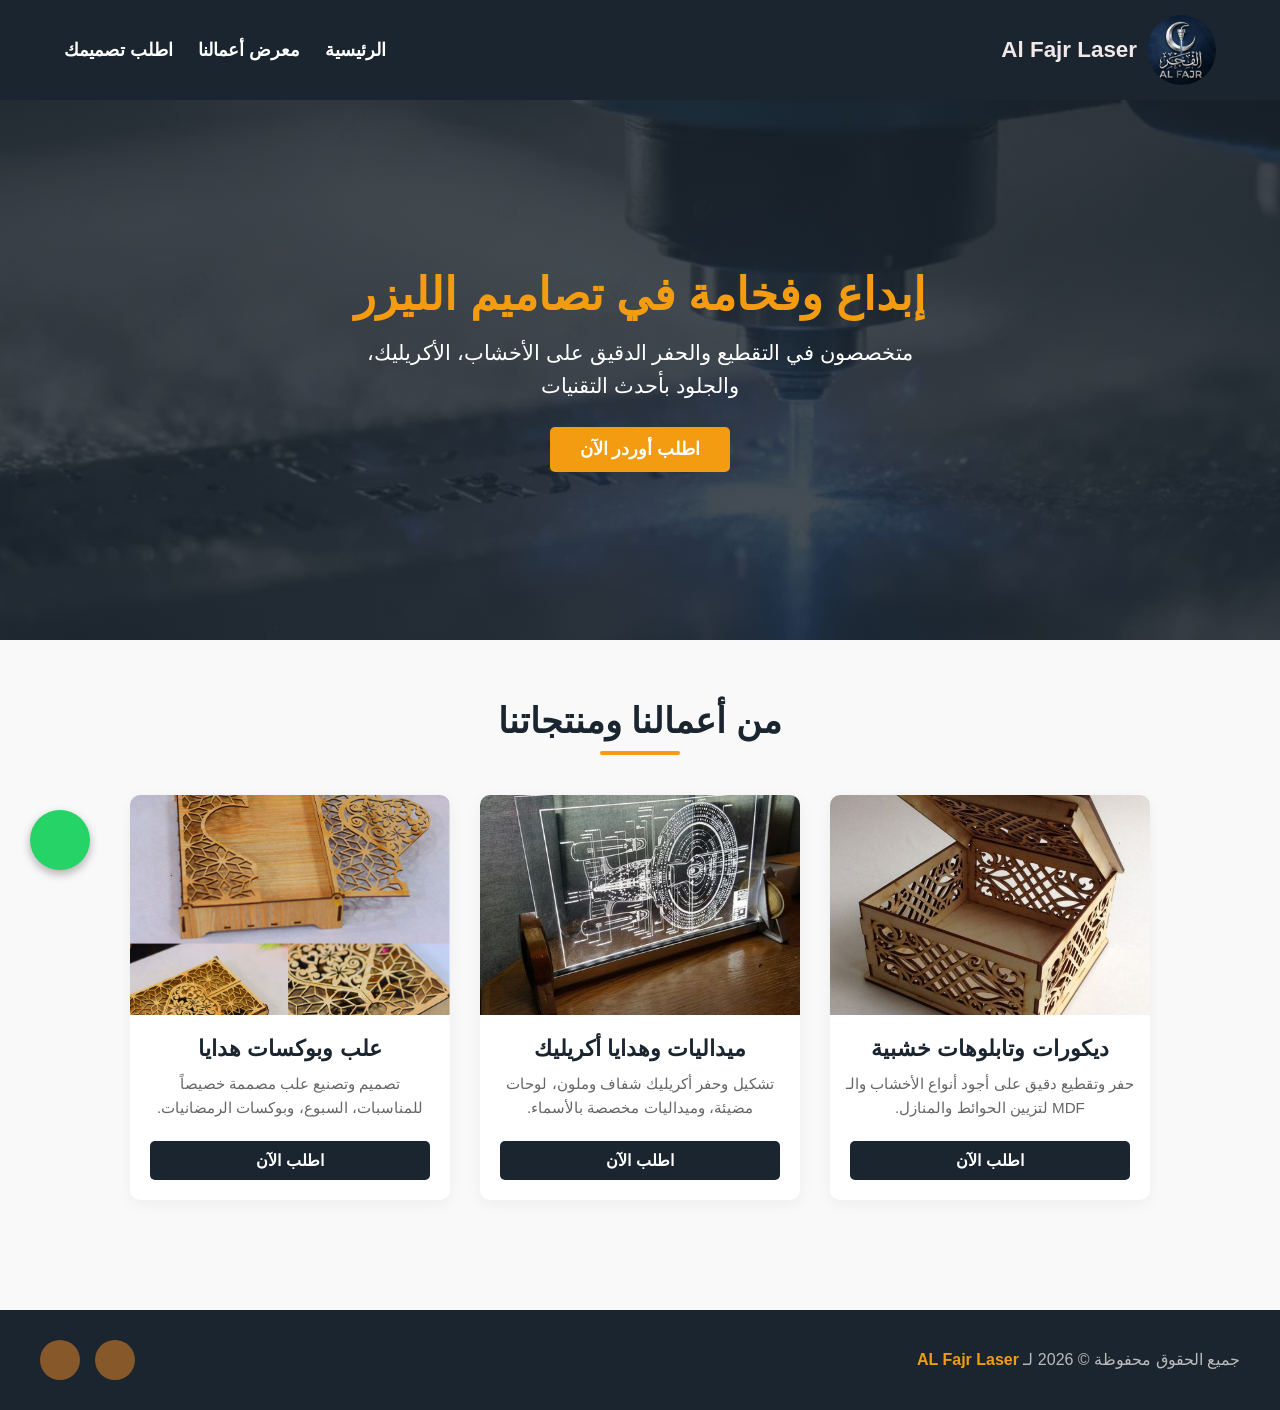
==== index.html @ b1e7e244 "Add files via upload" ====
<!DOCTYPE html>
<html lang="ar" dir="rtl">
<head>
    <meta charset="UTF-8">
    <meta name="viewport" content="width=device-width, initial-scale=1.0">
    <title>Al Fajr Laser</title>
    <link rel="stylesheet" href="css/style.css">
</head>
<body>

    <nav class="navbar">
        <div class="logo">
            <img src="images/AL-Fajr logo.jpg" alt="لوجو الفجر ليزر">
            <span>Al Fajr Laser</span>
        </div>
       
        <div class="menu-toggle" id="mobile-menu">
            <span class="bar"></span>
            <span class="bar"></span>
            <span class="bar"></span>
        </div>

        <ul class="nav-links" id="nav-list">
            <li><a href="index.html">الرئيسية</a></li>
            <li><a href="portfolio.html">معرض أعمالنا</a></li>
            <li><a href="contact.html">اطلب تصميمك</a></li>
        </ul>
    </nav>

    <section class="hero">
        <div class="hero-content">
            <h1>إبداع وفخامة في تصاميم الليزر</h1>
            <p>متخصصون في التقطيع والحفر الدقيق على الأخشاب، الأكريليك، والجلود بأحدث التقنيات</p>
            <a href="contact.html" class="cta-btn">اطلب أوردر الآن</a>
        </div>
    </section>
    <section class="products-section">
        <h2 class="section-title">من أعمالنا ومنتجاتنا</h2>
       
        <div class="products-container">
            <div class="product-card">
                <div class="card-img">
                    <img src="images/wood.jpg" alt="شغل ليزر خشب">
                </div>
                <h3>ديكورات وتابلوهات خشبية</h3>
                <p>حفر وتقطيع دقيق على أجود أنواع الأخشاب والـ MDF لتزيين الحوائط والمنازل.</p>
                <a href="contact.html" class="order-btn">اطلب الآن</a>
            </div>

            <div class="product-card">
                <div class="card-img">
                    <img src="images/acrylic.jpg" alt="شغل أكريليك">
                </div>
                <h3>ميداليات وهدايا أكريليك</h3>
                <p>تشكيل وحفر أكريليك شفاف وملون، لوحات مضيئة، وميداليات مخصصة بالأسماء.</p>
                <a href="contact.html" class="order-btn">اطلب الآن</a>
            </div>

            <div class="product-card">
                <div class="card-img">
                    <img src="images/boxes.jpg" alt="بوكسات هدايا">
                </div>
                <h3>علب وبوكسات هدايا</h3>
                <p>تصميم وتصنيع علب مصممة خصيصاً للمناسبات، السبوع، وبوكسات الرمضانيات.</p>
                <a href="contact.html" class="order-btn">اطلب الآن</a>
            </div>
        </div>
    </section>
    <script>
        const menu = document.querySelector('.menu-toggle');
        const menuLinks = document.querySelector('.nav-links');

        menu.addEventListener('click', function() {
            menuLinks.classList.toggle('active');
        });
    </script>
    <footer class="main-footer">
        <div class="footer-content">
            <p>جميع الحقوق محفوظة © 2026 لـ <span class="highlight">AL Fajr Laser</span></p>
            <div class="social-links">
                <a href="https://www.facebook.com/elmostafa90189?locale=ar_AR" target="_blank" title="فيسبوك"><i class="fab fa-facebook-f"></i></a>
                <a herv="#" target="_blank" title="تليجرام"><i class="fab fa_telegram"></i></a>
            </div>
        </div>
    </footer>
        <a href="http://wa.me/201273485811" class="whatsapp-float" target="_blank" title="تواصل معنا عبر واتساب">
        <i class="fab fa-whatsapp"></i>
    </a>
</body>
</html>
---- css/style.css ----
/* 1. ريست عام للموقع كله عشان الهوامش وتناسق الحجم */
* {
    margin: 0;
    padding: 0;
    box-sizing: border-box;
    font-family: 'Segoe UI', Tahoma, Geneva, Verdana, sans-serif;
}

/* 2. إعدادات جسم الصفحة */
body {
    background-color: #f9f9f9;
    color: #333;
    direction: rtl; /* الموقع كله عربي من اليمين للشمال */
}

/* 3. شريط التنقل (الـ Navbar) */
.navbar {
    background-color: #1a252f;
    display: flex;
    justify-content: space-between;
    align-items: center;
    padding: 15px 5%;
    position: sticky;
    top: 0;
    z-index: 1000;
}

.logo {
    display: flex;
    align-items: center;
    gap: 10px;
}

.logo img {
    height: 70px;
    border-radius: 90%;
}

.logo span {
    color: #f3e8e8;
    font-size: 1.4rem;
    font-weight: bold;
}

.nav-links {
    display: flex;
    list-style: none;
    gap: 25px;
}

.nav-links a {
    color: #ffffff;
    text-decoration: none;
    font-weight: 600;
    font-size: 1.1rem;
    transition: color 0.3s;
}

.nav-links a:hover {
    color: #f39c12; /* يقلب لون ذهبي/برتقالي رايق عند الوقوف عليه */
}

/* زرار الموبايل (مخفي في الشاشات الكبيرة) */
.menu-toggle {
    display: none;
    flex-direction: column;
    cursor: pointer;
    gap: 5px;
}

.menu-toggle .bar {
    width: 25px;
    height: 3px;
    background-color: white;
    transition: 0.4s;
}

/* 4. القسم الرئيسي الترحيبي (Hero Section) */
.hero {
    background: linear-gradient(rgba(26, 37, 47, 0.8), rgba(26, 37, 47, 0.8)), url('../images/hero-bg.jpg') no-repeat center center/cover;
    height: 60vh; /* واخد مساحة شيك من الشاشة */
    display: flex;
    justify-content: center;
    align-items: center;
    text-align: center;
    color: white;
    padding: 0 20px;
}

.hero-content h1 {
    font-size: 2.8rem;
    margin-bottom: 15px;
    color: #f39c12; /* اللون الذهبي بيدي فخامة */
}

.hero-content p {
    font-size: 1.3rem;
    margin-bottom: 25px;
    max-width: 600px;
    line-height: 1.6;
}

/* زرار اطلب أوردر الآن */
.cta-btn {
    display: inline-block;
    background-color: #f39c12;
    color: white;
    padding: 12px 30px;
    text-decoration: none;
    font-weight: bold;
    font-size: 1.1rem;
    border-radius: 5px;
    transition: background 0.3s, transform 0.2s;
}

.cta-btn:hover {
    background-color: #e67e22;
    transform: translateY(-10px); /* حركة خفيفة ترفع الزرار لفوق لما تقف عليه */
}

/* 5. شاشات الموبايل (Responsive) */
@media screen and (max-width: 768px) {
    .nav-links {
        display: none;
        flex-direction: column;
        width: 100%;
        background-color: #1a252f;
        position: absolute;
        top: 70px;
        right: 0;
        padding: 20px;
        gap: 15px;
        text-align: center;
    }

    .nav-links.active {
        display: flex;
    }

    .menu-toggle {
        display: flex;
    }

    .hero-content h1 {
        font-size: 2rem;
    }

    .hero-content p {
        font-size: 1rem;
    }
}
/* 6. تنسيق قسم المنتجات */
.products-section {
    padding: 60px 5%;
    text-align: center;
}

.section-title {
    font-size: 2.2rem;
    color: #1a252f;
    margin-bottom: 40px;
    position: relative;
}

/* خط ديكور صغير تحت العنوان */
.section-title::after {
    content: '';
    display: block;
    width: 80px;
    height: 4px;
    background-color: #f39c12;
    margin: 10px auto 0;
    border-radius: 2px;
}

/* الحاوية الأساسية للكروت */
.products-container {
    display: flex;
    justify-content: center;
    gap: 30px;
    flex-wrap: wrap; /* عشان لو الشاشة صغرت ينزلوا تحت بعض */
}

/* تصميم الكارت الواحد */
.product-card {
    background-color: white;
    border-radius: 10px;
    box-shadow: 0 4px 15px rgba(0,0,0,0.05);
    width: 320px;
    overflow: hidden;
    transition: transform 0.3s, box-shadow 0.3s;
    display: flex;
    flex-direction: column;
    padding-bottom: 20px;
}

.product-card:hover {
    transform: translateY(-10px); /* يرتفع لفوق تأثير شيك */
    box-shadow: 0 10px 25px rgba(0,0,0,0.15);
}

.card-img {
    height: 220px;
    background-color: #e4e8f0;
    overflow: hidden;
}

.card-img img {
    width: 100%;
    height: 100%;
    object-fit: cover;
}

.product-card h3 {
    font-size: 1.4rem;
    color: #1a252f;
    margin: 20px 15px 10px;
}

.product-card p {
    color: #666;
    font-size: 0.95rem;
    line-height: 1.6;
    padding: 0 15px;
    flex-grow: 1; /* عشان يخلي الأزرار كلها محاذية لبعضها من تحت */
    margin-bottom: 20px;
}

/* زرار الطلب الخاص بكل كارت */
.order-btn {
    display: block;
    background-color: #1a252f;
    color: white;
    text-decoration: none;
    padding: 10px 0;
    margin: 0 20px;
    border-radius: 5px;
    font-weight: bold;
    transition: background 0.3s;
}

.order-btn:hover {
    background-color: #f39c12; /* يقلب ذهبي لما تقف عليه */
}
/* 7. تنسيق صفحة اطلب تصميمك (Contact Page) */
.contact-section {
    padding: 60px 20px;
    display: flex;
    justify-content: center;
    align-items: center;
    min-height: calc(100vh - 75px); /* عشان تاخد طول الشاشة بالظبط بعد الـ Navbar */
}

.contact-box {
    background-color: white;
    border-radius: 12px;
    box-shadow: 0 8px 30px rgba(0,0,0,0.1);
    padding: 40px;
    width: 100%;
    max-width: 550px;
    text-align: center;
}

.contact-box h2 {
    color: #1a252f;
    font-size: 1.8rem;
    margin-bottom: 15px;
}

.contact-box p {
    color: #666;
    font-size: 0.95rem;
    line-height: 1.6;
    margin-bottom: 30px;
}

/* تنسيق حقول الإدخال */
.input-group {
    text-align: right;
    margin-bottom: 20px;
}

.input-group label {
    display: block;
    font-weight: 600;
    color: #1a252f;
    margin-bottom: 8px;
    font-size: 0.95rem;
}

.input-group input,
.input-group textarea {
    width: 100%;
    padding: 12px 15px;
    border: 1px solid #ccc;
    border-radius: 6px;
    font-size: 1rem;
    font-family: inherit;
    transition: border-color 0.3s, box-shadow 0.3s;
    background-color: #fcfcfc;
}

.input-group input:focus,
.input-group textarea:focus {
    outline: none;
    border-color: #f39c12; /* يقلب ذهبي لما العميل يضغط عليه عشان يكتب */
    box-shadow: 0 0 8px rgba(243, 156, 18, 0.2);
}

/* زرار الإرسال الفخم */
.submit-btn {
    width: 100%;
    background-color: #1a252f;
    color: white;
    border: none;
    padding: 14px;
    font-size: 1.1rem;
    font-weight: bold;
    border-radius: 6px;
    cursor: pointer;
    transition: background 0.3s, transform 0.2s;
    margin-top: 10px;
}

.submit-btn:hover {
    background-color: #f39c12; /* يقلب ذهبي عند الوقوف عليه */
    transform: translateY(-2px);
}

/* لينك العودة للرئيسية */
.back-home-link {
    display: inline-block;
    margin-top: 25px;
    color: #888;
    text-decoration: none;
    font-size: 0.9rem;
    transition: color 0.3s;
}

.back-home-link:hover {
    color: #1a252f;
    text-decoration: underline;
}
/* 8. تنسيق الفوتر (Footer) */
.main-footer {
    background-color: #1a252f; /* نفس كحلي الـ Navbar الفخم */
    color: #ffffff;
    padding: 30px 20px;
    margin-top: 50px; /* يسيب مسافة بينه وبين الكروت */
}

.footer-content {
    display: flex;
    justify-content: space-between;
    align-items: center;
    max-width: 1200px;
    margin: 0 auto;
    flex-wrap: wrap;
    gap: 20px;
}

.footer-content p {
    font-size: 1rem;
    color: #bbb;
}

.footer-content .highlight {
    color: #f39c12; /* اللون الذهبي */
    font-weight: bold;
}

/* لينكات وأيقونات السوشيال ميديا */
.social-links {
    display: flex;
    gap: 15px;
}

.social-links a {
    color: rgb(236, 232, 232);
    background-color: #86582a;
    width: 40px;
    height: 40px;
    border-radius: 50%;
    display: flex;
    justify-content: center;
    align-items: center;
    text-decoration: none;
    font-size: 1.1rem;
    transition: background 0.3s, transform 0.3s, color 0.3s;
}

/* حركة شياكة للأيقونة لما الماوس يقف عليها */
.social-links a:hover {
    background-color: #f39c12; /* تقلب ذهبي */
    color: #1a252f;
    transform: translateY(-5px); /* ترفع لفوق شوية */
}

/* تظبيط الفوتر عالموبايل */
@media screen and (max-width: 600px) {
    .footer-content {
        flex-direction: column;
        text-align: center;
    }
}
/* 9. تنسيق صفحة معرض الأعمال (Portfolio Page) */
.portfolio-header {
    text-align: center;
    padding: 50px 20px;
    background: linear-gradient(135deg, #1a252f, #2c3e50);
    color: white;
}

.portfolio-header h1 {
    font-size: 2.2rem;
    color: #f39c12; /* الذهبي */
    margin-bottom: 10px;
}

.portfolio-header p {
    font-size: 1.1rem;
    color: #ddd;
}

/* شبكة الصور */
.portfolio-grid-container {
    max-width: 1200px;
    margin: 40px auto;
    padding: 0 20px;
}

.portfolio-grid {
    display: block; /* متوافق ومعياري */
    text-align: center;
}

.portfolio-item {
    display: inline-block;
    vertical-align: top;
    width: 30%; /* تظهر 3 صور في السطر على الشاشات الكبيرة */
    margin: 1.5%;
    position: relative;
    border-radius: 8px;
    overflow: hidden;
    box-shadow: 0 4px 15px rgba(0,0,0,0.15);
    background-color: #000;
}

.portfolio-item img {
    width: 100%;
    height: 250px;
    object-fit: cover;
    display: block;
    transition: transform 0.5s ease;
}

/* تأثير الطبقة اللي بتظهر فوق الصورة عند الوقوف بالماوس */
.item-overlay {
    position: absolute;
    bottom: 0;
    left: 0;
    right: 0;
    background: rgba(26, 37, 47, 0.85); /* خلفية كحلي شفافة */
    color: white;
    padding: 15px;
    opacity: 0;
    transition: opacity 0.4s ease;
}

.item-overlay h3 {
    font-size: 1rem;
    color: #f39c12;
}

/* حركات التفاعل (Hover) */
.portfolio-item:hover img {
    transform: scale(1.1); /* تكبير الصورة بسيط */
}

.portfolio-item:hover .item-overlay {
    opacity: 1; /* إظهار النص */
}

/* تظبيط شاشات الموبايل والمقاسات الصغيرة */
@media screen and (max-width: 900px) {
    .portfolio-item {
        width: 45%; /* صورتين في السطر */
    }
}

@media screen and (max-width: 600px) {
    .portfolio-item {
        width: 94%; /* صورة واحدة بعرض الشاشة */
        margin: 10px 3%;
    }
}
/* 10. تنسيق زرار الواتساب الطاير */
.whatsapp-float {
    position: fixed;
    bottom: 30px;
    left: 30px; /* هيظهر على الشمال تحت عشان ما يغطيش على الكلام العربي */
    background-color: #25d366; /* لون الواتساب الأصلي */
    color: #fff;
    width: 60px;
    height: 60px;
    border-radius: 50%;
    text-align: center;
    font-size: 30px;
    box-shadow: 0px 4px 10px rgba(0, 0, 0, 0.3);
    z-index: 10000;
    display: flex;
    justify-content: center;
    align-items: center;
    text-decoration: none;
    transition: transform 0.3s, background-color 0.3s;
   
    /* تأثير أنيميشن خفيف عشان يلفت الانتباه */
    animation: pulse 2s infinite;
}

.whatsapp-float:hover {
    background-color: #128c7e; /* يغمق سنة لما تقف عليه */
    transform: scale(1.1); /* يكبر شوية */
}

/* حركة النبض */
@keyframes pulse {
    0% {
        box-shadow: 0 0 0 0 rgba(37, 211, 102, 0.5);
    }
    70% {
        box-shadow: 0 0 0 15px rgba(37, 211, 102, 0);
    }
    100% {
        box-shadow: 0 0 0 0 rgba(37, 211, 102, 0);
    }
}

/* تظبيطه عالموبايل عشان ما يبقاش ضخم قوي */
@media screen and (max-width: 600px) {
    .whatsapp-float {
        width: 50px;
        height: 50px;
        font-size: 25px;
        bottom: 20px;
        left: 20px;
    }
}
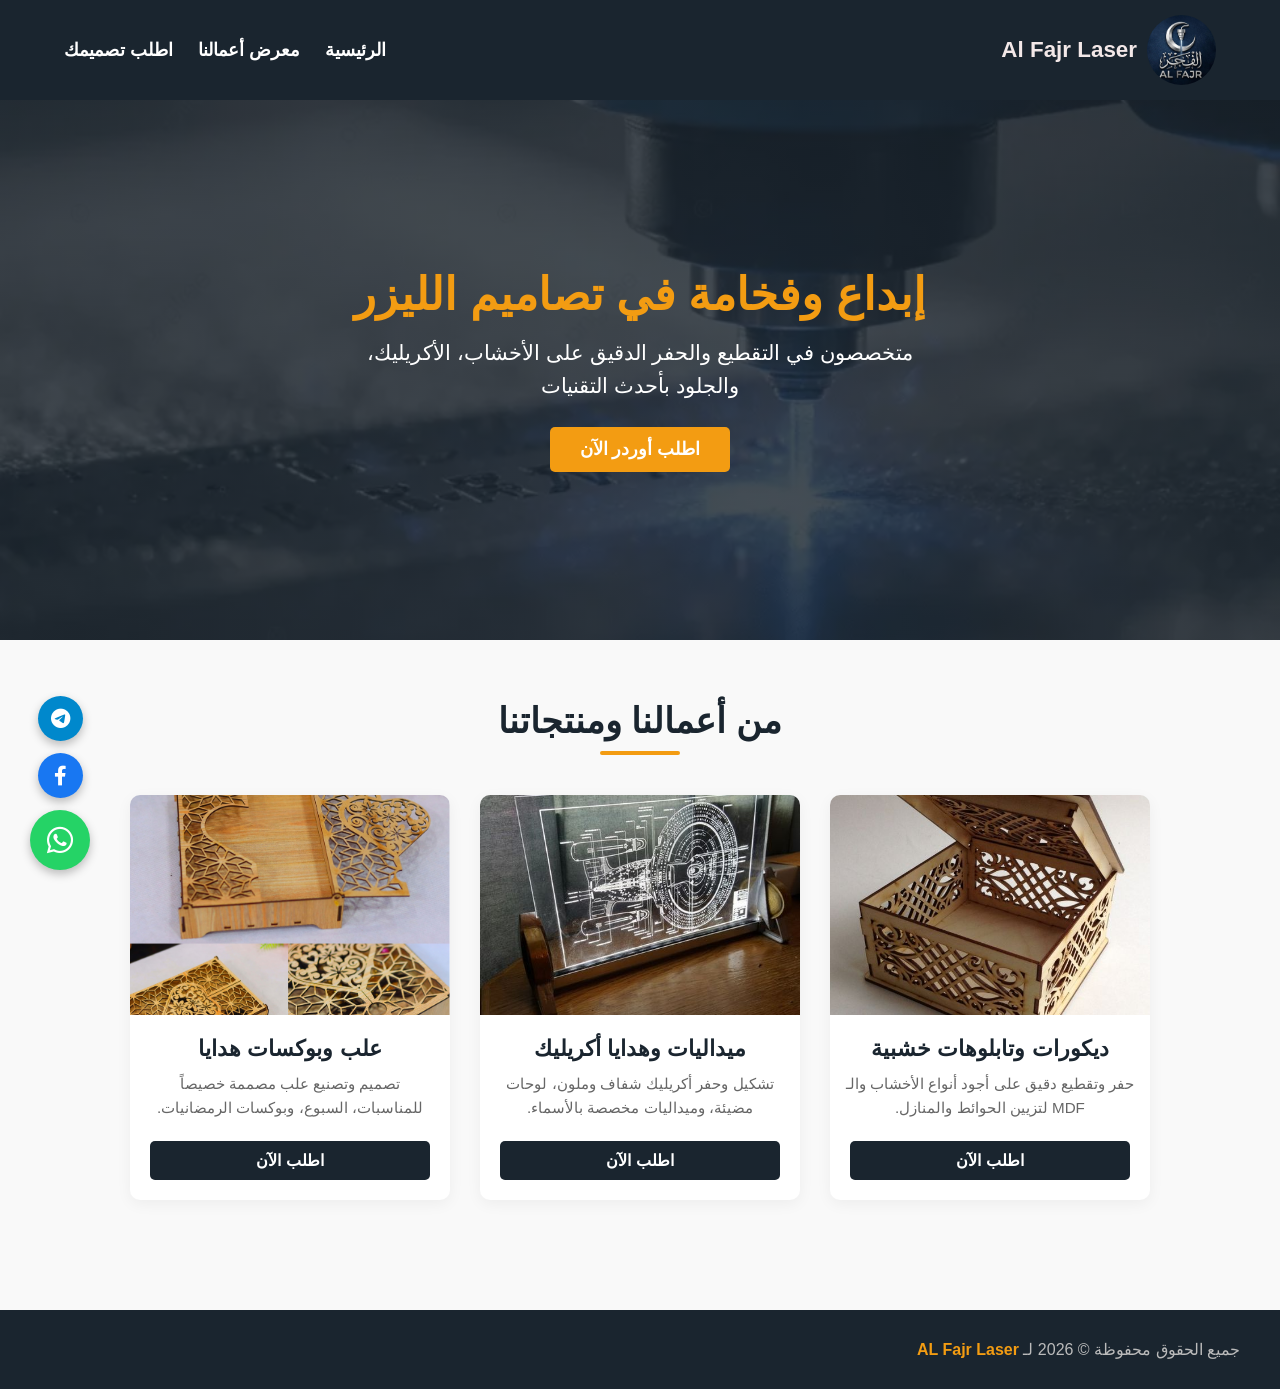
==== commit c2e41ada: "Add files via upload" ====
--- a/index.html
+++ b/index.html
@@ -5,6 +5,7 @@
     <meta name="viewport" content="width=device-width, initial-scale=1.0">
     <title>Al Fajr Laser</title>
     <link rel="stylesheet" href="css/style.css">
+        <link rel="stylesheet" href="http://cdnjs.cloudflare.com/ajax/libs/font-awesome/6.0.0/css/all.min.css">
 </head>
 <body>
 
@@ -77,14 +78,21 @@
     <footer class="main-footer">
         <div class="footer-content">
             <p>جميع الحقوق محفوظة © 2026 لـ <span class="highlight">AL Fajr Laser</span></p>
-            <div class="social-links">
-                <a href="https://www.facebook.com/elmostafa90189?locale=ar_AR" target="_blank" title="فيسبوك"><i class="fab fa-facebook-f"></i></a>
-                <a herv="#" target="_blank" title="تليجرام"><i class="fab fa_telegram"></i></a>
-            </div>
-        </div>
     </footer>
-        <a href="http://wa.me/201273485811" class="whatsapp-float" target="_blank" title="تواصل معنا عبر واتساب">
-        <i class="fab fa-whatsapp"></i>
-    </a>
+    <!-- شريط وسائل التواصل العايم -->
+    <div class="social-float-bar">
+        <!-- أيقونة التليجرام -->
+        <a href="https://t.me/alfajr_laser" class="social-icon telegram" target="_blank" title="تليجرام">
+            <i class="fa-brands fa-telegram"></i>
+        </a>
+        <!-- أيقونة الفيسبوك -->
+        <a href="https://facebook.com/elmostafa90189?locale=ar_AR" class="social-icon facebook" target="_blank" title="فيسبوك">
+            <i class="fa-brands fa-facebook-f"></i>
+        </a>
+        <!-- أيقونة الواتساب (الأساسية والكبيرة) -->
+        <a href="https://wa.me/201273485811" class="social-icon whatsapp" target="_blank" title="واتساب">
+            <i class="fa-brands fa-whatsapp"></i>
+        </a>
+    </div>
 </body>
 </html>
--- a/css/style.css
+++ b/css/style.css
@@ -494,55 +494,82 @@
         margin: 10px 3%;
     }
 }
-/* 10. تنسيق زرار الواتساب الطاير */
-.whatsapp-float {
+/* 12. شريط التواصل العايم */
+.social-float-bar {
     position: fixed;
     bottom: 30px;
-    left: 30px; /* هيظهر على الشمال تحت عشان ما يغطيش على الكلام العربي */
-    background-color: #25d366; /* لون الواتساب الأصلي */
+    left: 30px; /* مكانهم على الشمال تحت */
+    display: flex;
+    flex-direction: column; /* يرصهم فوق بعض */
+    align-items: center;
+    gap: 12px; /* المسافة بين كل زرار والتاني */
+    z-index: 10000;
+}
+
+/* التنسيق العام لكل الأزرار */
+.social-icon {
     color: #fff;
+    border-radius: 50%;
+    display: flex;
+    justify-content: center;
+    align-items: center;
+    text-decoration: none;
+    box-shadow: 0px 4px 10px rgba(0, 0, 0, 0.25);
+    transition: transform 0.3s, filter 0.3s;
+}
+
+.social-icon:hover {
+    transform: scale(1.1) translateY(-3px);
+    filter: brightness(1.1); /* يفتح اللون سنة لما تقف عليه */
+}
+
+/* تظبيط مقاسات الأزرار (الفيسبوك والتليجرام أصغر شوية) */
+.social-icon.telegram, .social-icon.facebook {
+    width: 45px;
+    height: 45px;
+    font-size: 20px;
+}
+
+/* الواتساب يفضل كبير ومميز وبيهتز */
+.social-icon.whatsapp {
     width: 60px;
     height: 60px;
-    border-radius: 50%;
-    text-align: center;
     font-size: 30px;
-    box-shadow: 0px 4px 10px rgba(0, 0, 0, 0.3);
-    z-index: 10000;
-    display: flex;
-    justify-content: center;
-    align-items: center;
-    text-decoration: none;
-    transition: transform 0.3s, background-color 0.3s;
-   
-    /* تأثير أنيميشن خفيف عشان يلفت الانتباه */
-    animation: pulse 2s infinite;
-}
-
-.whatsapp-float:hover {
-    background-color: #128c7e; /* يغمق سنة لما تقف عليه */
-    transform: scale(1.1); /* يكبر شوية */
-}
-
-/* حركة النبض */
-@keyframes pulse {
-    0% {
-        box-shadow: 0 0 0 0 rgba(37, 211, 102, 0.5);
-    }
-    70% {
-        box-shadow: 0 0 0 15px rgba(37, 211, 102, 0);
-    }
-    100% {
-        box-shadow: 0 0 0 0 rgba(37, 211, 102, 0);
-    }
-}
-
-/* تظبيطه عالموبايل عشان ما يبقاش ضخم قوي */
+    background-color: #25d366;
+    animation: pulse-bar 2s infinite;
+}
+
+/* ألوان باقي الأزرار الأصلية */
+.social-icon.telegram {
+    background-color: #0088cc; /* لون التليجرام */
+}
+
+.social-icon.facebook {
+    background-color: #1877f2; /* لون الفيسبوك */
+}
+
+/* حركة النبض للواتساب */
+@keyframes pulse-bar {
+    0% { box-shadow: 0 0 0 0 rgba(37, 211, 102, 0.5); }
+    70% { box-shadow: 0 0 0 15px rgba(37, 211, 102, 0); }
+    100% { box-shadow: 0 0 0 0 rgba(37, 211, 102, 0); }
+}
+
+/* تظبيط المقاسات عالموبايل عشان السكرين */
 @media screen and (max-width: 600px) {
-    .whatsapp-float {
+    .social-float-bar {
+        bottom: 20px;
+        left: 20px;
+        gap: 8px;
+    }
+    .social-icon.whatsapp {
         width: 50px;
         height: 50px;
-        font-size: 25px;
-        bottom: 20px;
-        left: 20px;
-    }
-}
+        font-size: 26px;
+    }
+    .social-icon.telegram, .social-icon.facebook {
+        width: 38px;
+        height: 38px;
+        font-size: 16px;
+    }
+}
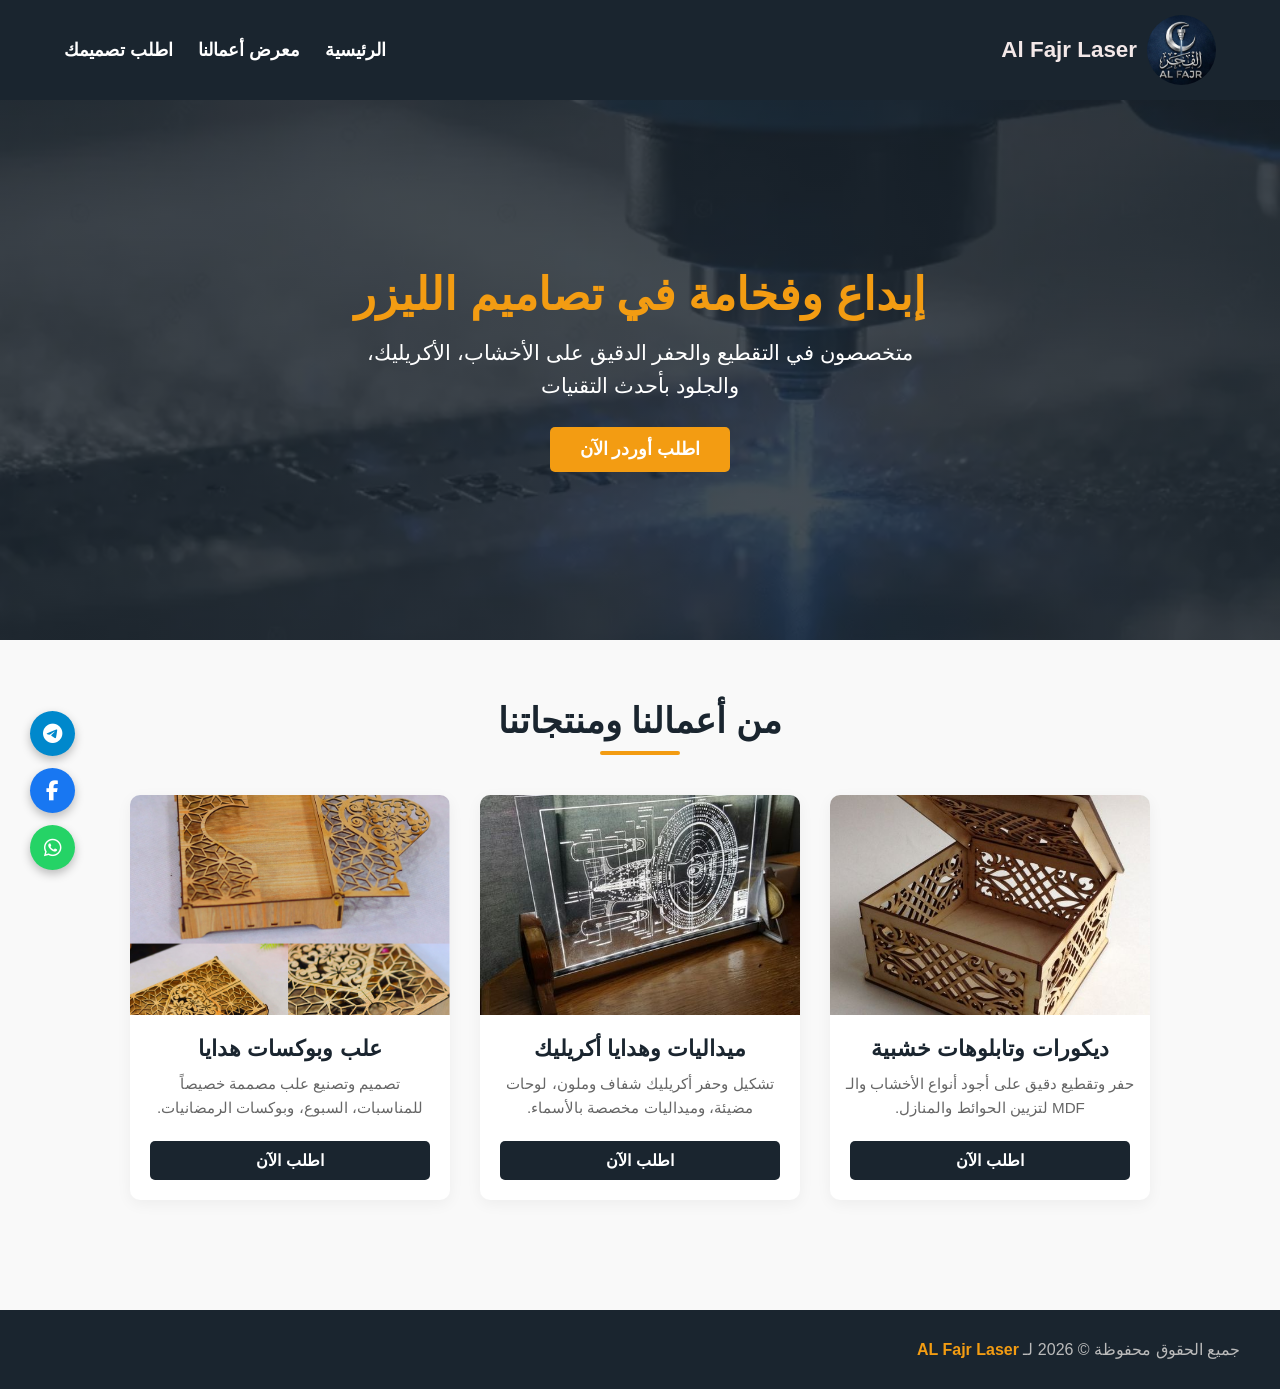
==== commit eb280bc6: "Add files via upload" ====
--- a/index.html
+++ b/index.html
@@ -5,7 +5,7 @@
     <meta name="viewport" content="width=device-width, initial-scale=1.0">
     <title>Al Fajr Laser</title>
     <link rel="stylesheet" href="css/style.css">
-        <link rel="stylesheet" href="http://cdnjs.cloudflare.com/ajax/libs/font-awesome/6.0.0/css/all.min.css">
+        <link rel="stylesheet" href="http://cdnjs.cloudflare.com/ajax/libs/font-awesome/6.5.1/css/all.min.css">
 </head>
 <body>
 
--- a/css/style.css
+++ b/css/style.css
@@ -524,28 +524,25 @@
 }
 
 /* تظبيط مقاسات الأزرار (الفيسبوك والتليجرام أصغر شوية) */
-.social-icon.telegram, .social-icon.facebook {
+.social-icon.telegram, .social-icon.facebook, .social-icon.whatsapp {
     width: 45px;
     height: 45px;
     font-size: 20px;
 }
-
-/* الواتساب يفضل كبير ومميز وبيهتز */
-.social-icon.whatsapp {
-    width: 60px;
-    height: 60px;
-    font-size: 30px;
-    background-color: #25d366;
-    animation: pulse-bar 2s infinite;
-}
-
 /* ألوان باقي الأزرار الأصلية */
 .social-icon.telegram {
     background-color: #0088cc; /* لون التليجرام */
+        animation: pulse-telegram 4s infinite;
 }
 
 .social-icon.facebook {
     background-color: #1877f2; /* لون الفيسبوك */
+        animation: pulse-facebook 3s infinite;
+}
+/* الواتساب يفضل كبير ومميز وبيهتز */
+.social-icon.whatsapp {
+    background-color: #25d366;
+    animation: pulse-bar 2s infinite;
 }
 
 /* حركة النبض للواتساب */
@@ -554,7 +551,16 @@
     70% { box-shadow: 0 0 0 15px rgba(37, 211, 102, 0); }
     100% { box-shadow: 0 0 0 0 rgba(37, 211, 102, 0); }
 }
-
+@keyframes pulse-telegram {
+    0% { box-shadow: 0 0 0 0 rgba(0, 136, 204, 0.5); }
+    70% { box-shadow: 0 0 0 15px rgba(0, 136, 204, 0); }
+    100% { box-shadow: 0 0 0 0 rgba(0, 136, 204, 0); }
+}
+@keyframes pulse-facebook {
+    0% { box-shadow: 0 0 0 0 rgba(24, 119, 242, 0.5); }
+    70% { box-shadow: 0 0 0 15px rgba(24, 119, 242, 0); }
+    100% { box-shadow: 0 0 0 0 rgba(24, 119, 242, 0); }
+}
 /* تظبيط المقاسات عالموبايل عشان السكرين */
 @media screen and (max-width: 600px) {
     .social-float-bar {
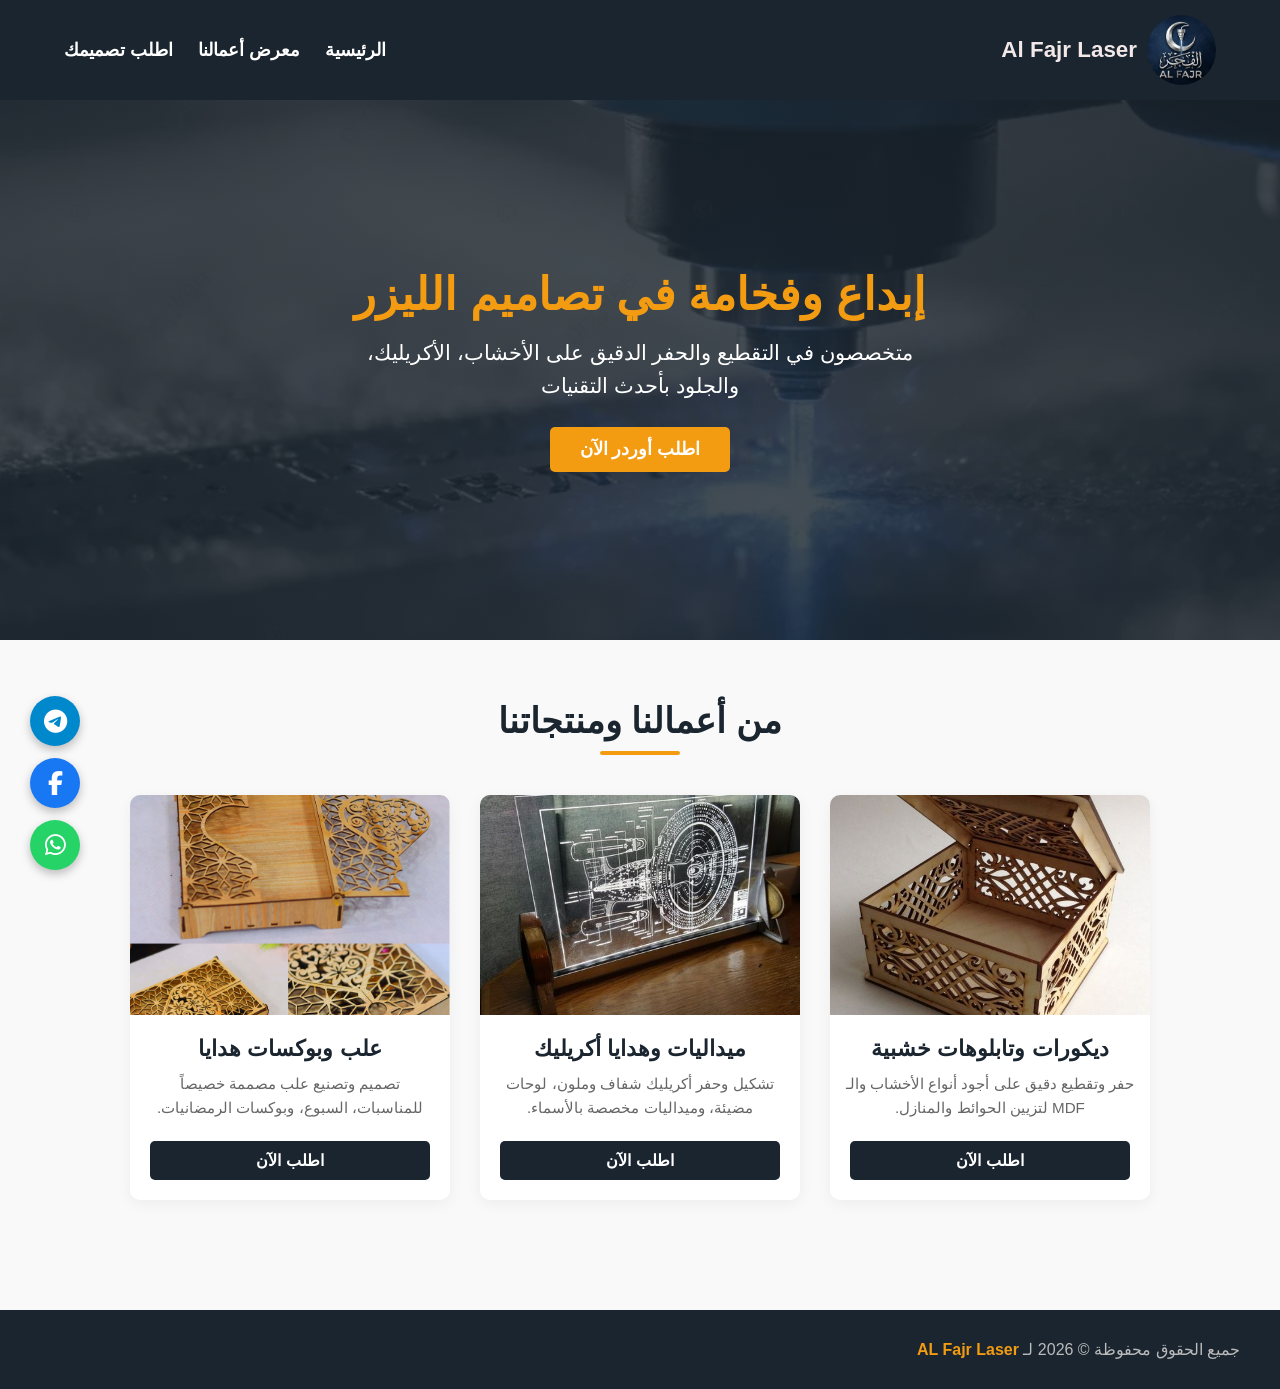
==== commit 3ce5c0e6: "Add files via upload" ====
--- a/index.html
+++ b/index.html
@@ -4,8 +4,8 @@
     <meta charset="UTF-8">
     <meta name="viewport" content="width=device-width, initial-scale=1.0">
     <title>Al Fajr Laser</title>
-    <link rel="stylesheet" href="css/style.css">
-        <link rel="stylesheet" href="http://cdnjs.cloudflare.com/ajax/libs/font-awesome/6.5.1/css/all.min.css">
+    <link rel="stylesheet" href="style.css?v=1.1">
+    <link rel="stylesheet" href="https://cdnjs.cloudflare.com/ajax/libs/font-awesome/6.5.1/css/all.min.css">
 </head>
 <body>
 
@@ -83,15 +83,15 @@
     <div class="social-float-bar">
         <!-- أيقونة التليجرام -->
         <a href="https://t.me/alfajr_laser" class="social-icon telegram" target="_blank" title="تليجرام">
-            <i class="fa-brands fa-telegram"></i>
+            <i class="fab fa-brands fa-telegram-plane"></i>
         </a>
         <!-- أيقونة الفيسبوك -->
         <a href="https://facebook.com/elmostafa90189?locale=ar_AR" class="social-icon facebook" target="_blank" title="فيسبوك">
-            <i class="fa-brands fa-facebook-f"></i>
+            <i class="fab fa-brands fa-facebook-f"></i>
         </a>
         <!-- أيقونة الواتساب (الأساسية والكبيرة) -->
         <a href="https://wa.me/201273485811" class="social-icon whatsapp" target="_blank" title="واتساب">
-            <i class="fa-brands fa-whatsapp"></i>
+            <i class="fab fa-brands fa-whatsapp"></i>
         </a>
     </div>
 </body>
--- a/style.css
+++ b/style.css
@@ -0,0 +1,597 @@
+/* 1. ريست عام للموقع كله عشان الهوامش وتناسق الحجم */
+* {
+    margin: 0;
+    padding: 0;
+    box-sizing: border-box;
+    font-family: 'Segoe UI', Tahoma, Geneva, Verdana, sans-serif;
+}
+
+/* 2. إعدادات جسم الصفحة */
+body {
+    background-color: #f9f9f9;
+    color: #333;
+    direction: rtl; /* الموقع كله عربي من اليمين للشمال */
+}
+
+/* 3. شريط التنقل (الـ Navbar) */
+.navbar {
+    background-color: #1a252f;
+    display: flex;
+    justify-content: space-between;
+    align-items: center;
+    padding: 15px 5%;
+    position: sticky;
+    top: 0;
+    z-index: 1000;
+}
+
+.logo {
+    display: flex;
+    align-items: center;
+    gap: 10px;
+}
+
+.logo img {
+    height: 70px;
+    border-radius: 90%;
+}
+
+.logo span {
+    color: #f3e8e8;
+    font-size: 1.4rem;
+    font-weight: bold;
+}
+
+.nav-links {
+    display: flex;
+    list-style: none;
+    gap: 25px;
+}
+
+.nav-links a {
+    color: #ffffff;
+    text-decoration: none;
+    font-weight: 600;
+    font-size: 1.1rem;
+    transition: color 0.3s;
+}
+
+.nav-links a:hover {
+    color: #f39c12; /* يقلب لون ذهبي/برتقالي رايق عند الوقوف عليه */
+}
+
+/* زرار الموبايل (مخفي في الشاشات الكبيرة) */
+.menu-toggle {
+    display: none;
+    flex-direction: column;
+    cursor: pointer;
+    gap: 5px;
+}
+
+.menu-toggle .bar {
+    width: 25px;
+    height: 3px;
+    background-color: white;
+    transition: 0.4s;
+}
+
+/* 4. القسم الرئيسي الترحيبي (Hero Section) */
+.hero {
+    background: linear-gradient(rgba(26, 37, 47, 0.8), rgba(26, 37, 47, 0.8)), url('images/hero-bg.jpg') no-repeat center center/cover;
+    height: 60vh; /* واخد مساحة شيك من الشاشة */
+    display: flex;
+    justify-content: center;
+    align-items: center;
+    text-align: center;
+    color: white;
+    padding: 0 20px;
+}
+
+.hero-content h1 {
+    font-size: 2.8rem;
+    margin-bottom: 15px;
+    color: #f39c12; /* اللون الذهبي بيدي فخامة */
+}
+
+.hero-content p {
+    font-size: 1.3rem;
+    margin-bottom: 25px;
+    max-width: 600px;
+    line-height: 1.6;
+}
+
+/* زرار اطلب أوردر الآن */
+.cta-btn {
+    display: inline-block;
+    background-color: #f39c12;
+    color: white;
+    padding: 12px 30px;
+    text-decoration: none;
+    font-weight: bold;
+    font-size: 1.1rem;
+    border-radius: 5px;
+    transition: background 0.3s, transform 0.2s;
+}
+
+.cta-btn:hover {
+    background-color: #e67e22;
+    transform: translateY(-10px); /* حركة خفيفة ترفع الزرار لفوق لما تقف عليه */
+}
+
+/* 5. شاشات الموبايل (Responsive) */
+@media screen and (max-width: 768px) {
+    .nav-links {
+        display: none;
+        flex-direction: column;
+        width: 100%;
+        background-color: #1a252f;
+        position: absolute;
+        top: 70px;
+        right: 0;
+        padding: 20px;
+        gap: 15px;
+        text-align: center;
+    }
+
+    .nav-links.active {
+        display: flex;
+    }
+
+    .menu-toggle {
+        display: flex;
+    }
+
+    .hero-content h1 {
+        font-size: 2rem;
+    }
+
+    .hero-content p {
+        font-size: 1rem;
+    }
+}
+/* 6. تنسيق قسم المنتجات */
+.products-section {
+    padding: 60px 5%;
+    text-align: center;
+}
+
+.section-title {
+    font-size: 2.2rem;
+    color: #1a252f;
+    margin-bottom: 40px;
+    position: relative;
+}
+
+/* خط ديكور صغير تحت العنوان */
+.section-title::after {
+    content: '';
+    display: block;
+    width: 80px;
+    height: 4px;
+    background-color: #f39c12;
+    margin: 10px auto 0;
+    border-radius: 2px;
+}
+
+/* الحاوية الأساسية للكروت */
+.products-container {
+    display: flex;
+    justify-content: center;
+    gap: 30px;
+    flex-wrap: wrap; /* عشان لو الشاشة صغرت ينزلوا تحت بعض */
+}
+
+/* تصميم الكارت الواحد */
+.product-card {
+    background-color: white;
+    border-radius: 10px;
+    box-shadow: 0 4px 15px rgba(0,0,0,0.05);
+    width: 320px;
+    overflow: hidden;
+    transition: transform 0.3s, box-shadow 0.3s;
+    display: flex;
+    flex-direction: column;
+    padding-bottom: 20px;
+}
+
+.product-card:hover {
+    transform: translateY(-10px); /* يرتفع لفوق تأثير شيك */
+    box-shadow: 0 10px 25px rgba(0,0,0,0.15);
+}
+
+.card-img {
+    height: 220px;
+    background-color: #e4e8f0;
+    overflow: hidden;
+}
+
+.card-img img {
+    width: 100%;
+    height: 100%;
+    object-fit: cover;
+}
+
+.product-card h3 {
+    font-size: 1.4rem;
+    color: #1a252f;
+    margin: 20px 15px 10px;
+}
+
+.product-card p {
+    color: #666;
+    font-size: 0.95rem;
+    line-height: 1.6;
+    padding: 0 15px;
+    flex-grow: 1; /* عشان يخلي الأزرار كلها محاذية لبعضها من تحت */
+    margin-bottom: 20px;
+}
+
+/* زرار الطلب الخاص بكل كارت */
+.order-btn {
+    display: block;
+    background-color: #1a252f;
+    color: white;
+    text-decoration: none;
+    padding: 10px 0;
+    margin: 0 20px;
+    border-radius: 5px;
+    font-weight: bold;
+    transition: background 0.3s;
+}
+
+.order-btn:hover {
+    background-color: #f39c12; /* يقلب ذهبي لما تقف عليه */
+}
+/* 7. تنسيق صفحة اطلب تصميمك (Contact Page) */
+.contact-section {
+    padding: 60px 20px;
+    display: flex;
+    justify-content: center;
+    align-items: center;
+    min-height: calc(100vh - 75px); /* عشان تاخد طول الشاشة بالظبط بعد الـ Navbar */
+}
+
+.contact-box {
+    background-color: white;
+    border-radius: 12px;
+    box-shadow: 0 8px 30px rgba(0,0,0,0.1);
+    padding: 40px;
+    width: 100%;
+    max-width: 550px;
+    text-align: center;
+}
+
+.contact-box h2 {
+    color: #1a252f;
+    font-size: 1.8rem;
+    margin-bottom: 15px;
+}
+
+.contact-box p {
+    color: #666;
+    font-size: 0.95rem;
+    line-height: 1.6;
+    margin-bottom: 30px;
+}
+
+/* تنسيق حقول الإدخال */
+.input-group {
+    text-align: right;
+    margin-bottom: 20px;
+}
+
+.input-group label {
+    display: block;
+    font-weight: 600;
+    color: #1a252f;
+    margin-bottom: 8px;
+    font-size: 0.95rem;
+}
+
+.input-group input,
+.input-group textarea {
+    width: 100%;
+    padding: 12px 15px;
+    border: 1px solid #ccc;
+    border-radius: 6px;
+    font-size: 1rem;
+    font-family: inherit;
+    transition: border-color 0.3s, box-shadow 0.3s;
+    background-color: #fcfcfc;
+}
+
+.input-group input:focus,
+.input-group textarea:focus {
+    outline: none;
+    border-color: #f39c12; /* يقلب ذهبي لما العميل يضغط عليه عشان يكتب */
+    box-shadow: 0 0 8px rgba(243, 156, 18, 0.2);
+}
+
+/* زرار الإرسال الفخم */
+.submit-btn {
+    width: 100%;
+    background-color: #1a252f;
+    color: white;
+    border: none;
+    padding: 14px;
+    font-size: 1.1rem;
+    font-weight: bold;
+    border-radius: 6px;
+    cursor: pointer;
+    transition: background 0.3s, transform 0.2s;
+    margin-top: 10px;
+}
+
+.submit-btn:hover {
+    background-color: #f39c12; /* يقلب ذهبي عند الوقوف عليه */
+    transform: translateY(-2px);
+}
+
+/* لينك العودة للرئيسية */
+.back-home-link {
+    display: inline-block;
+    margin-top: 25px;
+    color: #888;
+    text-decoration: none;
+    font-size: 0.9rem;
+    transition: color 0.3s;
+}
+
+.back-home-link:hover {
+    color: #1a252f;
+    text-decoration: underline;
+}
+/* 8. تنسيق الفوتر (Footer) */
+.main-footer {
+    background-color: #1a252f; /* نفس كحلي الـ Navbar الفخم */
+    color: #ffffff;
+    padding: 30px 20px;
+    margin-top: 50px; /* يسيب مسافة بينه وبين الكروت */
+}
+
+.footer-content {
+    display: flex;
+    justify-content: space-between;
+    align-items: center;
+    max-width: 1200px;
+    margin: 0 auto;
+    flex-wrap: wrap;
+    gap: 20px;
+}
+
+.footer-content p {
+    font-size: 1rem;
+    color: #bbb;
+}
+
+.footer-content .highlight {
+    color: #f39c12; /* اللون الذهبي */
+    font-weight: bold;
+}
+
+/* لينكات وأيقونات السوشيال ميديا */
+.social-links {
+    display: flex;
+    gap: 15px;
+}
+
+.social-links a {
+    color: rgb(236, 232, 232);
+    background-color: #86582a;
+    width: 40px;
+    height: 40px;
+    border-radius: 50%;
+    display: flex;
+    justify-content: center;
+    align-items: center;
+    text-decoration: none;
+    font-size: 1.1rem;
+    transition: background 0.3s, transform 0.3s, color 0.3s;
+}
+
+/* حركة شياكة للأيقونة لما الماوس يقف عليها */
+.social-links a:hover {
+    background-color: #f39c12; /* تقلب ذهبي */
+    color: #1a252f;
+    transform: translateY(-5px); /* ترفع لفوق شوية */
+}
+
+/* تظبيط الفوتر عالموبايل */
+@media screen and (max-width: 600px) {
+    .footer-content {
+        flex-direction: column;
+        text-align: center;
+    }
+}
+/* 9. تنسيق صفحة معرض الأعمال (Portfolio Page) */
+.portfolio-header {
+    text-align: center;
+    padding: 50px 20px;
+    background: linear-gradient(135deg, #1a252f, #2c3e50);
+    color: white;
+}
+
+.portfolio-header h1 {
+    font-size: 2.2rem;
+    color: #f39c12; /* الذهبي */
+    margin-bottom: 10px;
+}
+
+.portfolio-header p {
+    font-size: 1.1rem;
+    color: #ddd;
+}
+
+/* شبكة الصور */
+.portfolio-grid-container {
+    max-width: 1200px;
+    margin: 40px auto;
+    padding: 0 20px;
+}
+
+.portfolio-grid {
+    display: block; /* متوافق ومعياري */
+    text-align: center;
+}
+
+.portfolio-item {
+    display: inline-block;
+    vertical-align: top;
+    width: 30%; /* تظهر 3 صور في السطر على الشاشات الكبيرة */
+    margin: 1.5%;
+    position: relative;
+    border-radius: 8px;
+    overflow: hidden;
+    box-shadow: 0 4px 15px rgba(0,0,0,0.15);
+    background-color: #000;
+}
+
+.portfolio-item img {
+    width: 100%;
+    height: 250px;
+    object-fit: cover;
+    display: block;
+    transition: transform 0.5s ease;
+}
+
+/* تأثير الطبقة اللي بتظهر فوق الصورة عند الوقوف بالماوس */
+.item-overlay {
+    position: absolute;
+    bottom: 0;
+    left: 0;
+    right: 0;
+    background: rgba(26, 37, 47, 0.85); /* خلفية كحلي شفافة */
+    color: white;
+    padding: 15px;
+    opacity: 0;
+    transition: opacity 0.4s ease;
+}
+
+.item-overlay h3 {
+    font-size: 1rem;
+    color: #f39c12;
+}
+
+/* حركات التفاعل (Hover) */
+.portfolio-item:hover img {
+    transform: scale(1.1); /* تكبير الصورة بسيط */
+}
+
+.portfolio-item:hover .item-overlay {
+    opacity: 1; /* إظهار النص */
+}
+
+/* تظبيط شاشات الموبايل والمقاسات الصغيرة */
+@media screen and (max-width: 900px) {
+    .portfolio-item {
+        width: 45%; /* صورتين في السطر */
+    }
+}
+
+@media screen and (max-width: 600px) {
+    .portfolio-item {
+        width: 94%; /* صورة واحدة بعرض الشاشة */
+        margin: 10px 3%;
+    }
+}
+/* 12. شريط التواصل العايم */
+.social-float-bar {
+    position: fixed;
+    bottom: 30px;
+    left: 30px; /* مكانهم على الشمال تحت */
+    display: flex;
+    flex-direction: column; /* يرصهم فوق بعض */
+    align-items: center;
+    gap: 12px; /* المسافة بين كل زرار والتاني */
+    z-index: 10000;
+}
+
+/* التنسيق العام لكل الأزرار */
+.social-icon {
+    color: #fff;
+    border-radius: 50%;
+    display: flex;
+    justify-content: center;
+    align-items: center;
+    text-decoration: none;
+    box-shadow: 0px 4px 10px rgba(0, 0, 0, 0.25);
+    transition: transform 0.3s, filter 0.3s;
+}
+
+.social-icon:hover {
+    transform: scale(1.1) translateY(-3px);
+    filter: brightness(1.1); /* يفتح اللون سنة لما تقف عليه */
+}
+
+/* تظبيط مقاسات الأزرار (الفيسبوك والتليجرام أصغر شوية) */
+.social-icon.telegram, .social-icon.facebook, .social-icon.whatsapp {
+    width: 45px;
+    height: 45px;
+    font-size: 20px;
+}
+/* ألوان باقي الأزرار الأصلية */
+.social-icon.telegram {
+    background-color: #0088cc; /* لون التليجرام */
+        animation: pulse-telegram 4s infinite;
+}
+
+.social-icon.facebook {
+    background-color: #1877f2; /* لون الفيسبوك */
+        animation: pulse-facebook 3s infinite;
+}
+/* الواتساب يفضل كبير ومميز وبيهتز */
+.social-icon.whatsapp {
+    background-color: #25d366;
+    animation: pulse-bar 2s infinite;
+}
+
+/* حركة النبض للواتساب */
+@keyframes pulse-bar {
+    0% { box-shadow: 0 0 0 0 rgba(37, 211, 102, 0.5); }
+    70% { box-shadow: 0 0 0 15px rgba(37, 211, 102, 0); }
+    100% { box-shadow: 0 0 0 0 rgba(37, 211, 102, 0); }
+}
+@keyframes pulse-telegram {
+    0% { box-shadow: 0 0 0 0 rgba(0, 136, 204, 0.5); }
+    70% { box-shadow: 0 0 0 15px rgba(0, 136, 204, 0); }
+    100% { box-shadow: 0 0 0 0 rgba(0, 136, 204, 0); }
+}
+@keyframes pulse-facebook {
+    0% { box-shadow: 0 0 0 0 rgba(24, 119, 242, 0.5); }
+    70% { box-shadow: 0 0 0 15px rgba(24, 119, 242, 0); }
+    100% { box-shadow: 0 0 0 0 rgba(24, 119, 242, 0); }
+}
+/* تظبيط المقاسات عالموبايل عشان السكرين */
+@media screen and (max-width: 600px) {
+    .social-float-bar {
+        bottom: 20px;
+        left: 20px;
+        gap: 8px;
+    }
+    .social-icon.whatsapp {
+        width: 50px;
+        height: 50px;
+        font-size: 26px;
+    }
+    .social-icon.telegram, .social-icon.facebook {
+        width: 38px;
+        height: 38px;
+        font-size: 16px;
+    }
+}
+/* توحيد أحجام الأيقونات العايمة على جميع الشاشات */
+.social-float-bar a {
+    display: flex !important;
+    align-items: center !important;
+    justify-content: center !important;
+    width: 50px !important; /* حجم الدائرة الثابت */
+    height: 50px !important;
+    border-radius: 50% !important;
+    text-decoration: none !important;
+}
+
+.social-float-bar a i {
+    font-size: 24px !important; /* حجم الأيقونة الموحد جوه الدائرة */
+    margin: 0 !important;
+    padding: 0 !important;
+}
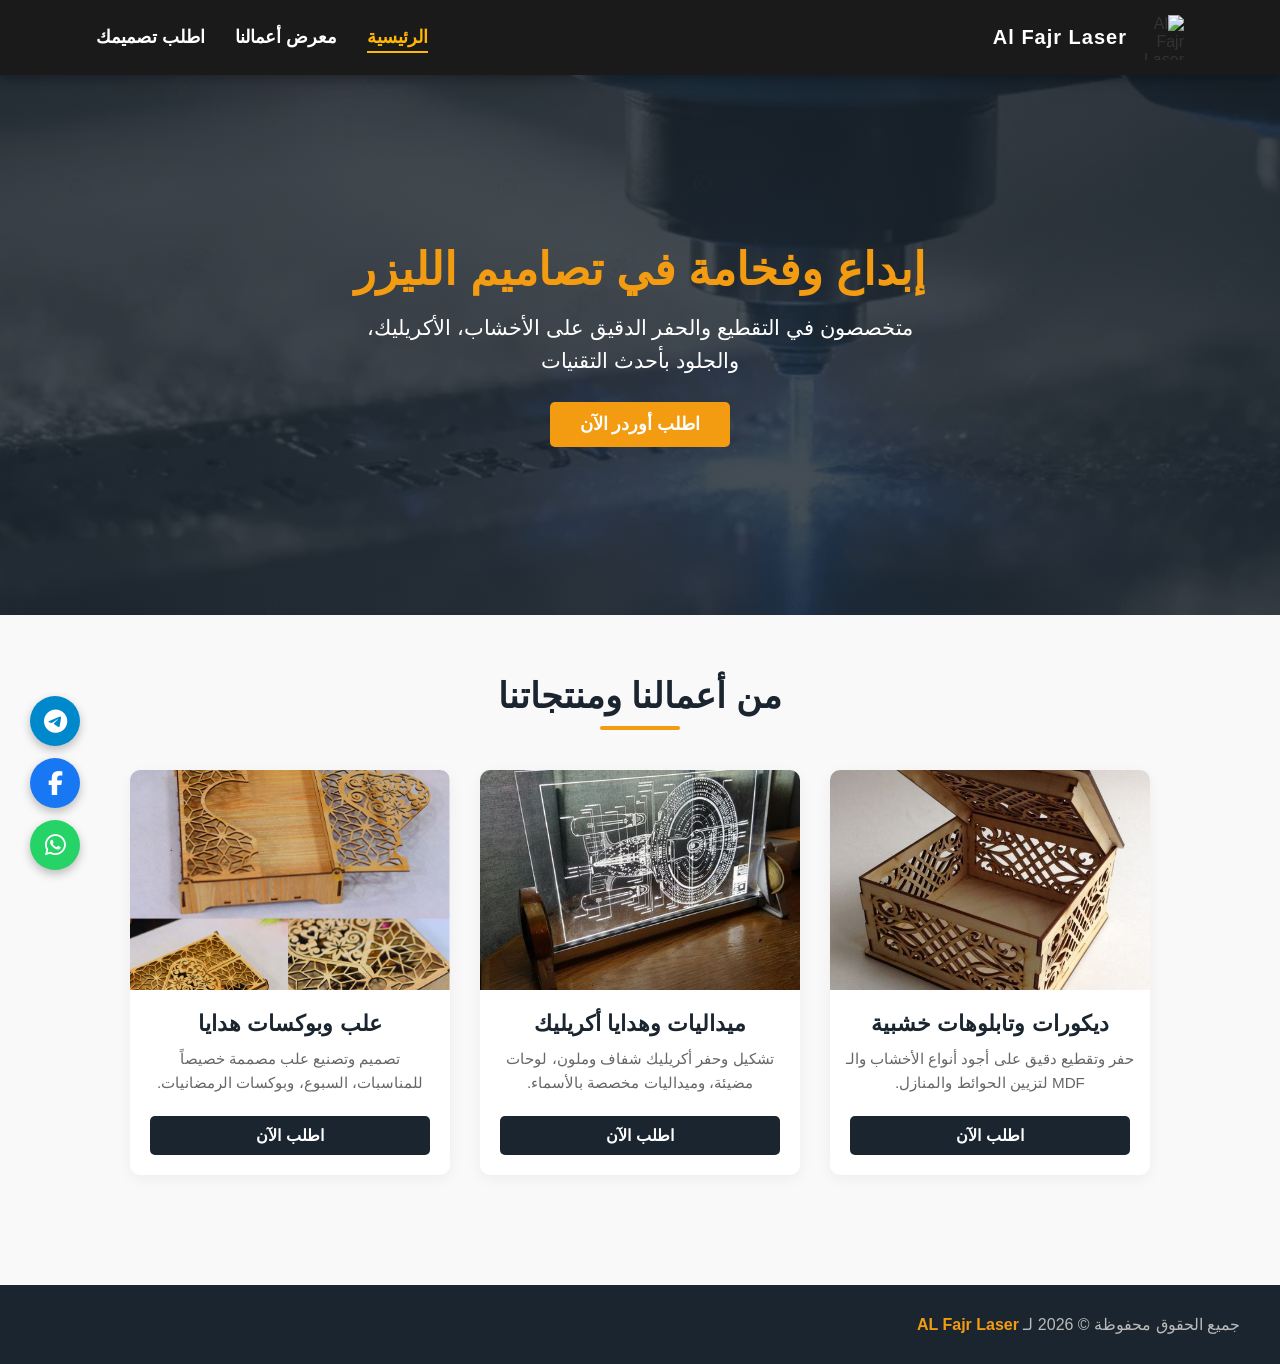
==== commit 3a96908d: "Add files via upload" ====
--- a/index.html
+++ b/index.html
@@ -4,29 +4,25 @@
     <meta charset="UTF-8">
     <meta name="viewport" content="width=device-width, initial-scale=1.0">
     <title>Al Fajr Laser</title>
-    <link rel="stylesheet" href="style.css?v=1.1">
+    <link rel="stylesheet" href="style.css?v=6.1">
     <link rel="stylesheet" href="https://cdnjs.cloudflare.com/ajax/libs/font-awesome/6.5.1/css/all.min.css">
 </head>
 <body>
 
-    <nav class="navbar">
-        <div class="logo">
-            <img src="images/AL-Fajr logo.jpg" alt="لوجو الفجر ليزر">
-            <span>Al Fajr Laser</span>
+<nav class="navbar">
+    <div class="nav-container">
+        <div class="logo-container">
+            <img src="images/alfajr logo.png" alt="Al Fajr Laser Logo" class="nav-logo">
+            <span class="brand-name">Al Fajr Laser</span>
         </div>
        
-        <div class="menu-toggle" id="mobile-menu">
-            <span class="bar"></span>
-            <span class="bar"></span>
-            <span class="bar"></span>
+        <div class="nav-links">
+            <a href="index.html" class="nav-item active">الرئيسية</a>
+            <a href="portfolio.html" class="nav-item">معرض أعمالنا</a>
+            <a href="contact.html" class="nav-item">اطلب تصميمك</a>
         </div>
-
-        <ul class="nav-links" id="nav-list">
-            <li><a href="index.html">الرئيسية</a></li>
-            <li><a href="portfolio.html">معرض أعمالنا</a></li>
-            <li><a href="contact.html">اطلب تصميمك</a></li>
-        </ul>
-    </nav>
+    </div>
+</nav>
 
     <section class="hero">
         <div class="hero-content">
--- a/style.css
+++ b/style.css
@@ -595,3 +595,80 @@
     margin: 0 !important;
     padding: 0 !important;
 }
+/* تنسيق شريط التنقل بالكامل */
+.navbar {
+    background-color: #1a1a1a; /* لون غامق فخم يليق بالبراند */
+    padding: 15px 0;
+    position: sticky;
+    top: 0;
+    z-index: 1000;
+    box-shadow: 0 4px 10px rgba(0, 0, 0, 0.3);
+}
+
+.nav-container {
+    width: 85%;
+    margin: 0 auto;
+    display: flex;
+    justify-content: space-between;
+    align-items: center;
+    direction: rtl; /* عشان الترتيب يبدأ من اليمين للشمال */
+}
+
+/* تنسيق اللوجو والاسم */
+.logo-container {
+    display: flex;
+    align-items: center;
+    gap: 12px;
+}
+
+.nav-logo {
+    width: 45px; /* حجم مثالي للوجو فوق */
+    height: 45px;
+    object-fit: contain;
+}
+
+.brand-name {
+    color: #fff;
+    font-size: 20px;
+    font-weight: bold;
+    letter-spacing: 1px;
+}
+
+/* تنسيق اللينكات والحركة الانسيابية */
+.nav-links {
+    display: flex;
+    gap: 30px;
+}
+
+.nav-item {
+    color: #bbb;
+    text-decoration: none;
+    font-size: 16px;
+    font-weight: 500;
+    position: relative;
+    padding: 5px 0;
+    transition: color 0.3s ease;
+}
+
+/* حركة الخط السحرية اللي بتفرش من النص */
+.nav-item::after {
+    content: '';
+    position: absolute;
+    bottom: 0;
+    left: 50%;
+    width: 0;
+    height: 2px;
+    background-color: #ffb703; /* اللون الأصفر الدهبي الرايق بتاعك */
+    transition: width 0.3s ease, left 0.3s ease;
+}
+
+.nav-item:hover::after,
+.nav-item.active::after {
+    width: 100%;
+    left: 0;
+}
+
+.nav-item:hover,
+.nav-item.active {
+    color: #ffb703; /* يقلب دهبي لما تقف عليه */
+}
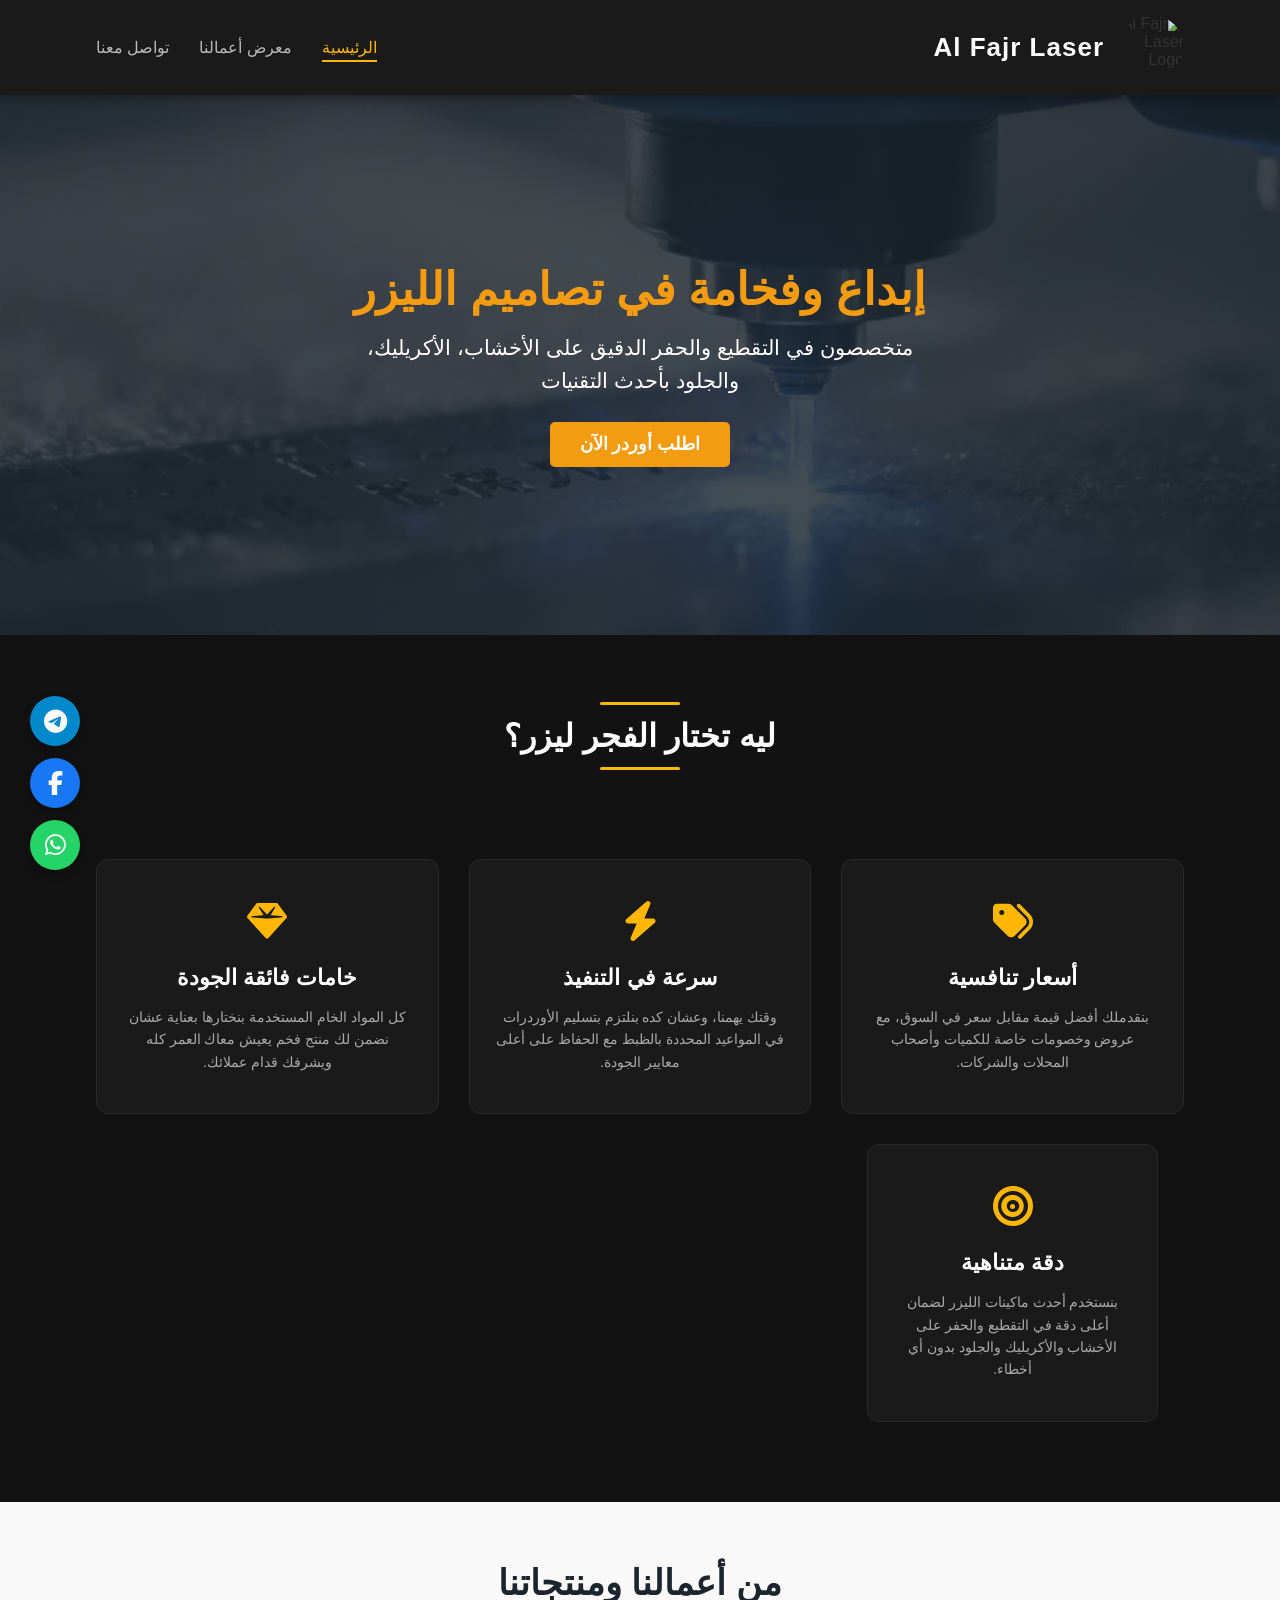
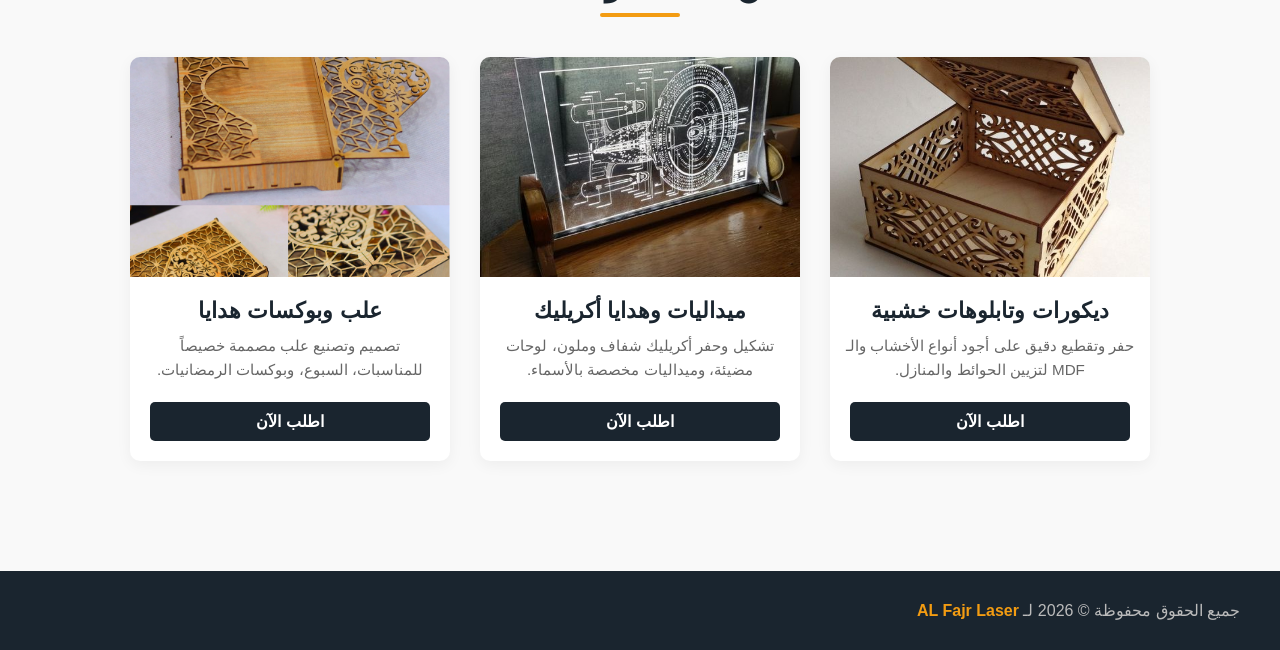
==== commit a6ec5eff: "Add files via upload" ====
--- a/index.html
+++ b/index.html
@@ -4,7 +4,7 @@
     <meta charset="UTF-8">
     <meta name="viewport" content="width=device-width, initial-scale=1.0">
     <title>Al Fajr Laser</title>
-    <link rel="stylesheet" href="style.css?v=6.1">
+    <link rel="stylesheet" href="style.css?v=6.2">
     <link rel="stylesheet" href="https://cdnjs.cloudflare.com/ajax/libs/font-awesome/6.5.1/css/all.min.css">
 </head>
 <body>
@@ -19,8 +19,12 @@
         <div class="nav-links">
             <a href="index.html" class="nav-item active">الرئيسية</a>
             <a href="portfolio.html" class="nav-item">معرض أعمالنا</a>
-            <a href="contact.html" class="nav-item">اطلب تصميمك</a>
+            <a href="contact.html" class="nav-item">تواصل معنا</a>
         </div>
+
+        <button class="mobile-menu-toggle" id="mobile-menu-toggle">
+            <i class="fas fa-bars"></i>
+        </button>
     </div>
 </nav>
 
@@ -31,6 +35,48 @@
             <a href="contact.html" class="cta-btn">اطلب أوردر الآن</a>
         </div>
     </section>
+
+    <section class="features-section">
+        <div class="section-title">
+        <h2>ليه تختار الفجر ليزر؟</h2>
+    </div>
+
+    <div class="features-container">
+                <div class="feature-card">
+            <div class="feature-icon">
+                <i class="fas fa-tags"></i>
+            </div>
+            <h3>أسعار تنافسية</h3>
+            <p>بنقدملك أفضل قيمة مقابل سعر في السوق، مع عروض وخصومات خاصة للكميات وأصحاب المحلات والشركات.</p>
+        </div>
+
+                <div class="feature-card">
+            <div class="feature-icon">
+                <i class="fas fa-bolt"></i>
+            </div>
+            <h3>سرعة في التنفيذ</h3>
+            <p>وقتك يهمنا، وعشان كده بنلتزم بتسليم الأوردرات في المواعيد المحددة بالظبط مع الحفاظ على أعلى معايير الجودة.</p>
+        </div>
+
+                <div class="feature-card">
+            <div class="feature-icon">
+                <i class="fas fa-gem"></i>
+            </div>
+            <h3>خامات فائقة الجودة</h3>
+            <p>كل المواد الخام المستخدمة بنختارها بعناية عشان نضمن لك منتج فخم يعيش معاك العمر كله ويشرفك قدام عملائك.</p>
+        </div>
+
+            <div class="features-container">
+        <div class="feature-card">
+            <div class="feature-icon">
+                <i class="fas fa-bullseye"></i>
+            </div>
+            <h3>دقة متناهية</h3>
+            <p>بنستخدم أحدث ماكينات الليزر لضمان أعلى دقة في التقطيع والحفر على الأخشاب والأكريليك والجلود بدون أي أخطاء.</p>
+        </div>
+
+    </div>
+</section>
     <section class="products-section">
         <h2 class="section-title">من أعمالنا ومنتجاتنا</h2>
        
@@ -63,14 +109,15 @@
             </div>
         </div>
     </section>
-    <script>
-        const menu = document.querySelector('.menu-toggle');
-        const menuLinks = document.querySelector('.nav-links');
+<script>
+    const menuToggle = document.getElementById('mobile-menu-toggle');
+    const navLinks = document.querySelector('.nav-links');
 
-        menu.addEventListener('click', function() {
-            menuLinks.classList.toggle('active');
-        });
-    </script>
+    menuToggle.addEventListener('click', function() {
+        navLinks.classList.toggle('active');
+    });
+</script>
+
     <footer class="main-footer">
         <div class="footer-content">
             <p>جميع الحقوق محفوظة © 2026 لـ <span class="highlight">AL Fajr Laser</span></p>
--- a/style.css
+++ b/style.css
@@ -671,4 +671,276 @@
 .nav-item:hover,
 .nav-item.active {
     color: #ffb703; /* يقلب دهبي لما تقف عليه */
-}+}
+/* ================= تنظيف وتظبيط الـ Navbar بالكامل ================= */
+.navbar {
+    background-color: #1a1a1a !important;
+    padding: 15px 0 !important;
+    position: sticky !important;
+    top: 0 !important;
+    z-index: 1000 !important;
+    box-shadow: 0 4px 10px rgba(0, 0, 0, 0.3) !important;
+    direction: rtl !important;
+}
+
+.nav-container {
+    width: 85% !important;
+    margin: 0 auto !important;
+    display: flex !important;
+    justify-content: space-between !important;
+    align-items: center !important;
+}
+
+.logo-container {
+    display: flex !important;
+    align-items: center !important;
+    gap: 15px !important;
+}
+
+.nav-logo {
+    width: 65px !important; /* حجم اللوجو الكبير الواضح */
+    height: 65px !important;
+    object-fit: contain !important;
+    border-radius: 50% !important;
+    background-color: transparent !important;
+}
+
+.brand-name {
+    color: #fff !important;
+    font-size: 26px !important;
+    font-weight: bold !important;
+}
+
+.nav-links {
+    display: flex !important;
+    gap: 30px !important;
+}
+
+.nav-item {
+    color: #bbb !important;
+    text-decoration: none !important;
+    font-size: 16px !important;
+    font-weight: 500 !important;
+    position: relative !important;
+    padding: 5px 0 !important;
+    transition: color 0.3s ease !important;
+}
+
+/* حركة الخط اللي بيفرش من النص */
+.nav-item::after {
+    content: '' !important;
+    position: absolute !important;
+    bottom: 0 !important;
+    left: 50 !important;
+    width: 0 !important;
+    height: 2px !important;
+    background-color: #ffb703 !important;
+    transition: width 0.3s ease, left 0.3s ease !important;
+}
+
+.nav-item:hover::after,
+.nav-item.active::after {
+    width: 100% !important;
+    left: 0 !important;
+}
+
+.nav-item:hover,
+.nav-item.active {
+    color: #ffb703 !important;
+}
+
+.mobile-menu-toggle {
+    background: none !important;
+    border: none !important;
+    color: #ffb703 !important;
+    font-size: 30px !important;
+    cursor: pointer !important;
+    display: none !important; /* مخفي في الكمبيوتر */
+    padding: 0 !important;
+    outline: none !important;
+}
+
+/* ================= الميديا كويري الصايعة للموبايل (بتجبر السيرفر يفرمل القديم) ================= */
+@media screen and (max-width: 768px) {
+    .nav-container {
+        width: 90% !important;
+    }
+   
+    .nav-links {
+        display: none !important; /* اختفاء القائمة على الموبايل في العادي */
+        flex-direction: column !important;
+        position: absolute !important;
+        top: 90px !important;
+        left: 0 !important;
+        width: 100% !important;
+        background-color: #1a1a1a !important;
+        padding: 20px 0 !important;
+        text-align: center !important;
+        gap: 20px !important;
+        box-shadow: 0 4px 10px rgba(0, 0, 0, 0.3) !important;
+        z-index: 999 !important;
+    }
+
+    /* بتفتح لما تضغط على الـ 3 خطوط */
+    .nav-links.active {
+        display: flex !important;
+    }
+   
+    .mobile-menu-toggle {
+        display: block !important; /* إظهار الـ 3 خطوط */
+    }
+   
+    .brand-name { font-size: 20px !important; }
+    .nav-logo { width: 60px !important; height: 60px !important; }
+}
+/* ================= Features Section Style ================= */
+.features-section {
+    background-color: #121212; /* خلفية أغمق سنة من الهيدر عشان تفصل */
+    padding: 80px 0;
+    direction: rtl;
+    text-align: center;
+}
+/* تنسيق العنوان الأساسي ليكون في النص */
+.section-title h2 {
+    color: #ffffff !important;
+    font-size: 32px !important;
+    font-weight: bold !important;
+    margin-bottom: 50px !important;
+    position: relative !important;
+    display: inline-block !important; /* عشان الخطوط تيجي على مقاس الكلمة بالظبط */
+    border-bottom: none !important; /* نلغي أي خط قديم تماماً */
+}
+
+/* الخط الدهبي اللي فوق الجملة */
+.section-title h2::before {
+    content: '' !important;
+    position: absolute !important;
+    top: -15px !important; /* مكانه فوق الكلام */
+    left: 50% !important;
+    transform: translateX(-50%) !important;
+    width: 80px !important; /* طول الخط */
+    height: 3px !important; /* سمك الخط */
+    background-color: #ffb703 !important;
+    border-radius: 2px !important;
+}
+
+/* الخط الدهبي اللي تحت الجملة */
+.section-title h2::after {
+    content: '' !important;
+    position: absolute !important;
+    bottom: -15px !important; /* مكانه تحت الكلام */
+    left: 50% !important;
+    transform: translateX(-50%) !important;
+    width: 80px !important; /* طول الخط */
+    height: 3px !important; /* سمك الخط */
+    background-color: #ffb703 !important;
+    border-radius: 2px !important;
+}
+
+/* عشان نلغي كود الـ div القديم وميعملش خط تالت ملوش لازمة */
+.title-line {
+    display: none !important;
+}
+
+/* حاوية الكروت */
+.features-container {
+    width: 85% !important;
+    margin: 0 auto !important;
+    display: grid !important;
+    grid-template-columns: repeat(auto-fit, minmax(250px, 1fr)) !important; /* توزيع مرن حسب الشاشة */
+    gap: 30px !important;
+    direction: rtl !important;
+}
+
+/* تنسيق الكرت الفردي */
+.feature-card {
+    background-color: #1a1a1a;
+    border: 1px solid #2a2a2a;
+    padding: 40px 25px;
+    border-radius: 12px;
+    transition: transform 0.3s ease, border-color 0.3s ease, box-shadow 0.3s ease;
+    cursor: pointer;
+}
+
+/* حركة الكرت لما الماوس ييجي عليه */
+.feature-card:hover {
+    transform: translateY(-10px); /* يرتفع لفوق */
+    border-color: #ffb703; /* الحواف تنور دهبي */
+    box-shadow: 0 10px 20px rgba(255, 183, 3, 0.1);
+}
+
+/* الأيقونات الدهبي */
+.feature-icon {
+    font-size: 40px;
+    color: #ffb703;
+    margin-bottom: 20px;
+    transition: transform 0.3s ease;
+}
+
+.feature-card:hover .feature-icon {
+    transform: scale(1.1); /* الأيقونة تكبر سنة مع الهوفر */
+}
+
+.feature-card h3 {
+    color: #ffffff;
+    font-size: 22px;
+    margin-bottom: 15px;
+    font-weight: 600;
+}
+
+.feature-card p {
+    color: #aaaaaa;
+    font-size: 14px;
+    line-height: 1.6;
+}
+
+/* توافق السيكشن مع شاشات الموبايل */
+@media screen and (max-width: 768px) {
+    .features-section {
+        padding: 50px 0;
+    }
+   
+    /* حاوية الكروت */
+    .features-container {
+        width: 100% !important;
+        padding: 10px 20px !important; /* قللنا البادنج اللي تحت عشان نشيل الفراغ */
+        display: flex !important;
+        overflow-x: auto !important; /* بيشغل السحب */
+        scroll-snap-type: x mandatory !important;
+        gap: 15px !important;
+        direction: rtl !important;
+        scrollbar-width: auto !important; /* هنظهر شريط سحب رفيع جداً عشان الماوس يعرف يتحرك منه */
+    }
+
+    /* تظبيط شكل شريط السحب على الكمبيوتر عشان ما يبقاش شكله وحش */
+    .features-container::-webkit-scrollbar {
+        height: 4px !important; /* شريط رفيع جداً دهبي تحت الكروت */
+    }
+    .features-container::-webkit-scrollbar-thumb {
+        background-color: #ffb703 !important;
+        border-radius: 10px !important;
+    }
+
+    /* ضبط طول الكارت وحجمه لمنع الفراغ اللي تحت */
+    .feature-card {
+        flex: 0 0 75% !important; /* صغرنا العرض سنة عشان يظهر طرف اللي جنبه */
+        scroll-snap-align: center !important;
+        padding: 20px 15px !important; /* تقليل المساحات الداخلية لتصغير الطول */
+        height: auto !important; /* يخلي طول الكارت على قد الكلام بالظبط */
+        min-height: 220px !important; /* حد أدنى للطول عشان الكروت تطلع مقاس واحد */
+        box-sizing: border-box !important;
+    }
+
+   
+    .section-title h2 {
+        font-size: 26px;
+    }
+}
+
+/* إلغاء الخط الموروث القديم من كلاس العنوان الرئيسي */
+.features-section .section-title::after,
+.features-section .section-title::before,
+.features-section .section-title {
+    border-bottom: none !important;
+    background: none !important;
+}
